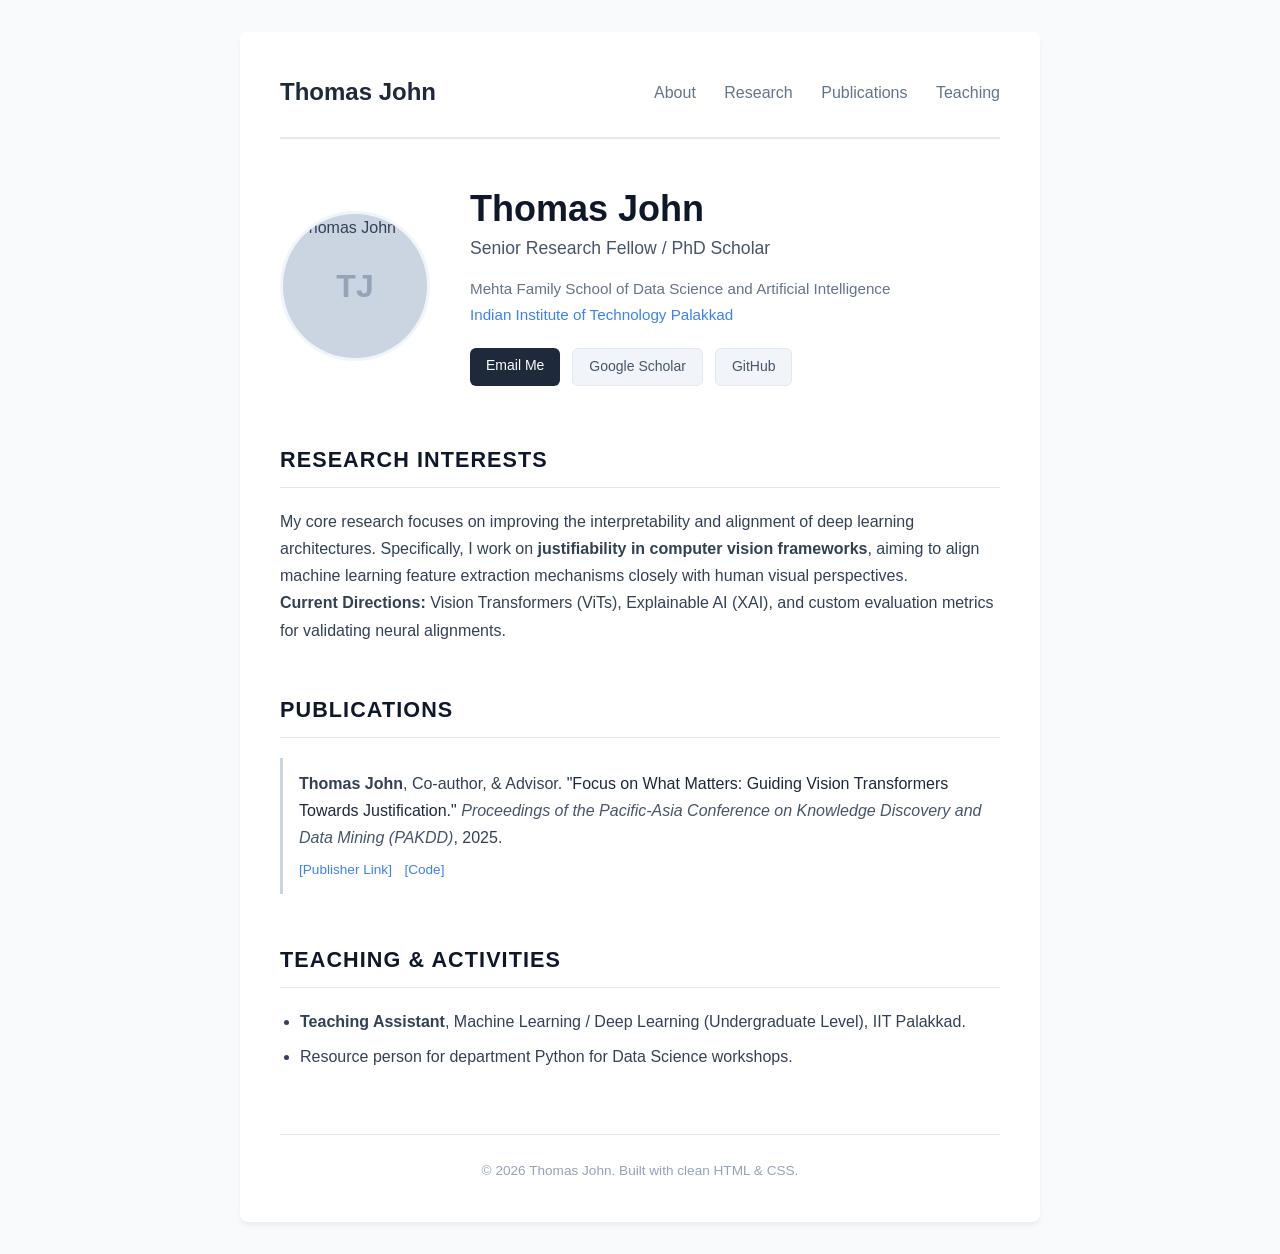
==== index.html @ ecabe72c "Update index.html" ====
<!DOCTYPE html>
<html lang="en">
<head>
    <meta charset="UTF-8">
    <meta name="viewport" content="width=device-width, initial-scale=1.0">
    <title>Thomas John | IIT Palakkad</title>
    <link rel="stylesheet" href="style.css">
</head>
<body>

    <!-- Main Content Container -->
    <div class="container">
        
        <!-- Top Header Navigation -->
        <header class="site-header">
            <div class="brand">Thomas John</div>
            <nav class="nav-links">
                <a href="#about">About</a>
                <a href="#research">Research</a>
                <a href="#publications">Publications</a>
                <a href="#teaching">Teaching</a>
            </nav>
        </header>

        <!-- Profile / Hero Section -->
        <section id="about" class="profile-section">
            <div class="profile-frame">
                <!-- If photo.png is missing, the CSS background handles the fallback gracefully -->
                <img src="profile_photo.png" alt="Thomas John" class="profile-img">
            </div>
            <div class="profile-info">
                <h1>Thomas John</h1>
                <p class="subtitle">Senior Research Fellow / PhD Scholar</p>
                <p class="affiliation">
                    Mehta Family School of Data Science and Artificial Intelligence<br>
                    <a href="https://iitpkd.ac.in" target="_blank">Indian Institute of Technology Palakkad</a>
                </p>
                
                <div class="profile-links">
                    <a href="mailto:142314002@iitpkd.ac.in" class="btn btn-primary">Email Me</a>
                    <a href="https://scholar.google.com/citations?user=Xahu1joAAAAJ&hl=en" class="btn btn-secondary">Google Scholar</a>
                    <a href="https://github.com/ThomasJohnATCL" class="btn btn-secondary">GitHub</a>
                </div>
            </div>
        </section>

        <!-- Main Content -->
        <main>
            
            <section id="research" class="content-section">
                <h2 class="section-title">Research Interests</h2>
                <p>My core research focuses on improving the interpretability and alignment of deep learning architectures. Specifically, I work on <strong>justifiability in computer vision frameworks</strong>, aiming to align machine learning feature extraction mechanisms closely with human visual perspectives.</p>
                <p><strong>Current Directions:</strong> Vision Transformers (ViTs), Explainable AI (XAI), and custom evaluation metrics for validating neural alignments.</p>
            </section>

            <section id="publications" class="content-section">
                <h2 class="section-title">Publications</h2>
                <div class="publication-item">
                    <span class="pub-authors"><strong>Thomas John</strong>, Co-author, & Advisor.</span>
                    <span class="pub-title">"Focus on What Matters: Guiding Vision Transformers Towards Justification."</span>
                    <span class="pub-venue">Proceedings of the Pacific-Asia Conference on Knowledge Discovery and Data Mining (PAKDD)</span>, 2025.
                    <div class="pub-links">
                        <a href="#">[Publisher Link]</a>
                        <a href="#">[Code]</a>
                    </div>
                </div>
            </section>

            <section id="teaching" class="content-section">
                <h2 class="section-title">Teaching & Activities</h2>
                <ul class="academic-list">
                    <li><strong>Teaching Assistant</strong>, Machine Learning / Deep Learning (Undergraduate Level), IIT Palakkad.</li>
                    <li>Resource person for department Python for Data Science workshops.</li>
                </ul>
            </section>

        </main>

        <footer class="site-footer">
            <p>&copy; 2026 Thomas John. Built with clean HTML & CSS.</p>
        </footer>

    </div>

</body>
</html>
---- style.css ----
/* --- Global Reset & Styling --- */
* {
    box-sizing: border-box;
    margin: 0;
    padding: 0;
}

html {
    scroll-behavior: smooth;
}

body {
    font-family: -apple-system, BlinkMacSystemFont, "Segoe UI", Roboto, Helvetica, Arial, sans-serif;
    line-height: 1.7;
    color: #334155;
    background-color: #f8fafc;
    padding: 2rem 1rem;
}

/* Centered Academic Container */
.container {
    max-width: 800px;
    margin: 0 auto;
    background-color: #ffffff;
    padding: 2.5rem;
    border-radius: 8px;
    box-shadow: 0 4px 6px -1px rgba(0, 0, 0, 0.05), 0 2px 4px -1px rgba(0, 0, 0, 0.03);
}

/* --- Top Header Navigation --- */
.site-header {
    display: flex;
    justify-content: space-between;
    align-items: center;
    border-bottom: 2px solid #e2e8f0;
    padding-bottom: 1.5rem;
    margin-bottom: 3rem;
}

.site-header .brand {
    font-size: 1.5rem;
    font-weight: 700;
    color: #1e293b;
}

.nav-links a {
    text-decoration: none;
    color: #64748b;
    font-weight: 500;
    margin-left: 1.5rem;
    transition: color 0.2s ease;
}

.nav-links a:hover {
    color: #0f172a;
}

/* --- Profile Section (Horizontal) --- */
.profile-section {
    display: flex;
    gap: 2.5rem;
    align-items: center;
    margin-bottom: 3.5rem;
}

/* The Smart Image Container */
.profile-frame {
    position: relative;
    width: 150px;
    height: 150px;
    flex-shrink: 0;
    border-radius: 50%;
    overflow: hidden;
    background-color: #e2e8f0; /* Fallback background tint */
    border: 3px solid #f1f5f9;
}

/* If the image breaks, this pseudo-element cleanly prints TJ in the center instead */
.profile-frame::before {
    content: "TJ";
    position: absolute;
    top: 0;
    left: 0;
    width: 100%;
    height: 100%;
    display: flex;
    align-items: center;
    justify-content: center;
    font-size: 2rem;
    font-weight: 600;
    color: #94a3b8;
    background-color: #cbd5e1;
}

.profile-img {
    position: absolute;
    top: 0;
    left: 0;
    width: 100%;
    height: 100%;
    object-fit: cover;
    z-index: 1; /* Sits over the fallback letters */
}

/* Profile Text Styling */
.profile-info h1 {
    font-size: 2.25rem;
    color: #0f172a;
    line-height: 1.2;
    margin-bottom: 0.25rem;
}

.profile-info .subtitle {
    font-size: 1.1rem;
    color: #475569;
    font-weight: 500;
    margin-bottom: 0.75rem;
}

.profile-info .affiliation {
    font-size: 0.95rem;
    color: #64748b;
    margin-bottom: 1.25rem;
}

.profile-info a {
    color: #3b82f6;
    text-decoration: none;
}

.profile-info a:hover {
    text-decoration: underline;
}

/* Buttons / Quick Links */
.profile-links {
    display: flex;
    gap: 0.75rem;
    flex-wrap: wrap;
}

.btn {
    display: inline-block;
    padding: 0.4rem 1rem;
    border-radius: 6px;
    font-size: 0.875rem;
    font-weight: 500;
    text-decoration: none !important;
    transition: all 0.2s ease;
}

.btn-primary {
    background-color: #1e293b;
    color: #ffffff !important;
}

.btn-primary:hover {
    background-color: #0f172a;
}

.btn-secondary {
    background-color: #f1f5f9;
    color: #475569 !important;
    border: 1px solid #e2e8f0;
}

.btn-secondary:hover {
    background-color: #e2e8f0;
    color: #1e293b !important;
}

/* --- Content Sections --- */
.content-section {
    margin-bottom: 3rem;
}

.section-title {
    font-size: 1.35rem;
    color: #0f172a;
    border-bottom: 1px solid #e2e8f0;
    padding-bottom: 0.5rem;
    margin-bottom: 1.25rem;
    text-transform: uppercase;
    letter-spacing: 0.05em;
}

/* Publication Styling */
.publication-item {
    padding: 0.75rem 0;
    border-left: 3px solid #cbd5e1;
    padding-left: 1rem;
    margin-bottom: 1.5rem;
}

.pub-title {
    font-style: normal;
    font-weight: 500;
    color: #1e293b;
}

.pub-venue {
    font-style: italic;
    color: #475569;
}

.pub-links {
    margin-top: 0.25rem;
}

.pub-links a {
    font-size: 0.85rem;
    color: #3b82f6;
    text-decoration: none;
    margin-right: 0.5rem;
}

.pub-links a:hover {
    text-decoration: underline;
}

/* Lists styling */
.academic-list {
    padding-left: 1.25rem;
}

.academic-list li {
    margin-bottom: 0.5rem;
}

/* --- Footer --- */
.site-footer {
    margin-top: 4rem;
    border-top: 1px solid #e2e8f0;
    padding-top: 1.5rem;
    text-align: center;
    font-size: 0.85rem;
    color: #94a3b8;
}

/* --- Mobile Responsiveness --- */
@media (max-width: 640px) {
    .site-header {
        flex-direction: column;
        gap: 1rem;
        align-items: flex-start;
    }
    
    .nav-links a {
        margin-left: 0;
        margin-right: 1.25rem;
    }
    
    .profile-section {
        flex-direction: column;
        text-align: center;
        gap: 1.5rem;
    }
    
    .profile-links {
        justify-content: center;
    }
}
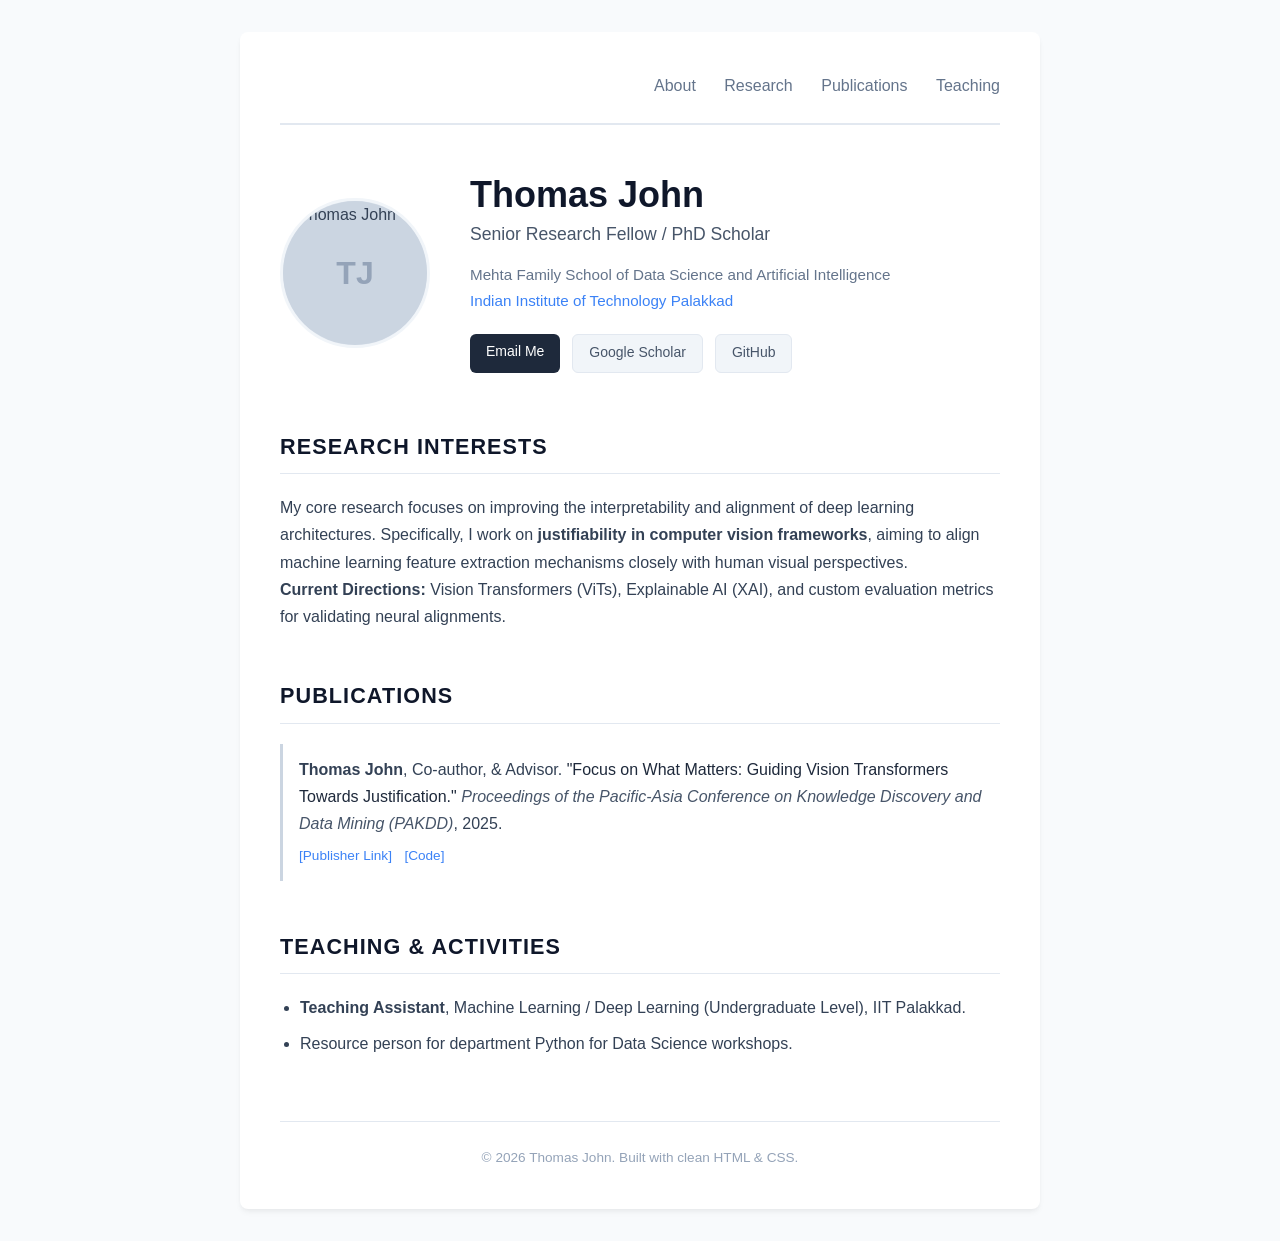
==== commit a365f49e: "Update index.html" ====
--- a/index.html
+++ b/index.html
@@ -13,7 +13,7 @@
         
         <!-- Top Header Navigation -->
         <header class="site-header">
-            <div class="brand">Thomas John</div>
+            <div class="brand"></div>
             <nav class="nav-links">
                 <a href="#about">About</a>
                 <a href="#research">Research</a>
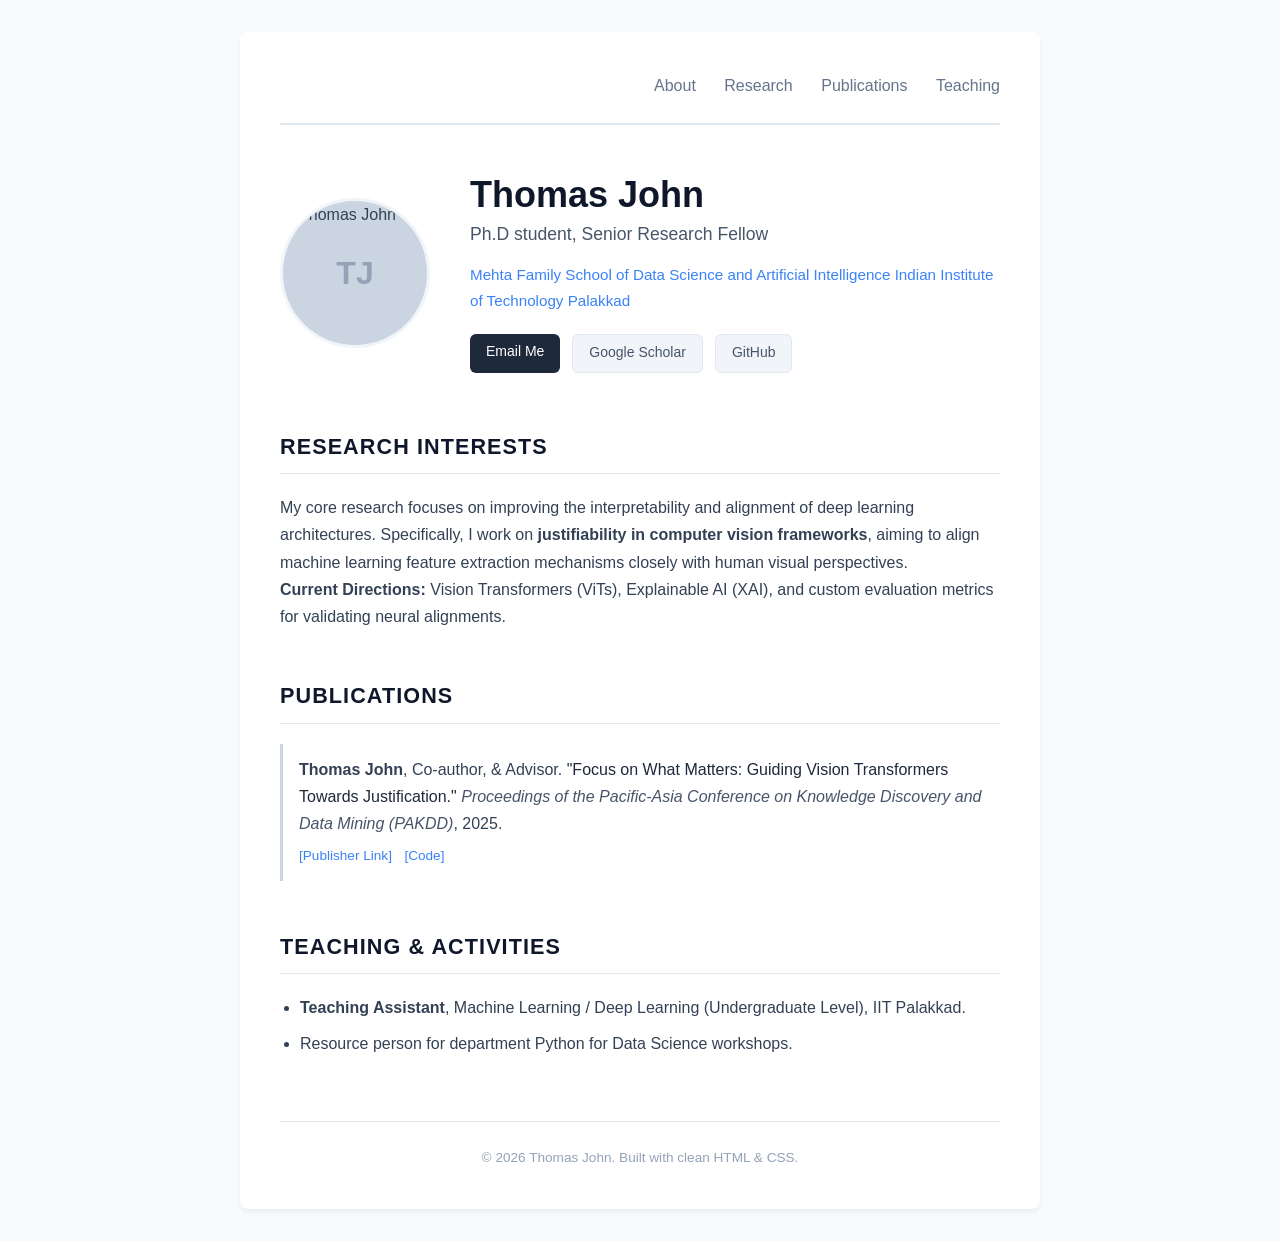
==== commit 00ef7a06: "Update index.html" ====
--- a/index.html
+++ b/index.html
@@ -30,9 +30,10 @@
             </div>
             <div class="profile-info">
                 <h1>Thomas John</h1>
-                <p class="subtitle">Senior Research Fellow / PhD Scholar</p>
+                <p class="subtitle">Ph.D student, Senior Research Fellow</p>
                 <p class="affiliation">
-                    Mehta Family School of Data Science and Artificial Intelligence<br>
+                    <!-- Mehta Family School of Data Science and Artificial Intelligence<br> -->
+                    <a href="https://mfsdsai.iitpkd.ac.in/" target="_blank">Mehta Family School of Data Science and Artificial Intelligence</a>
                     <a href="https://iitpkd.ac.in" target="_blank">Indian Institute of Technology Palakkad</a>
                 </p>
                 
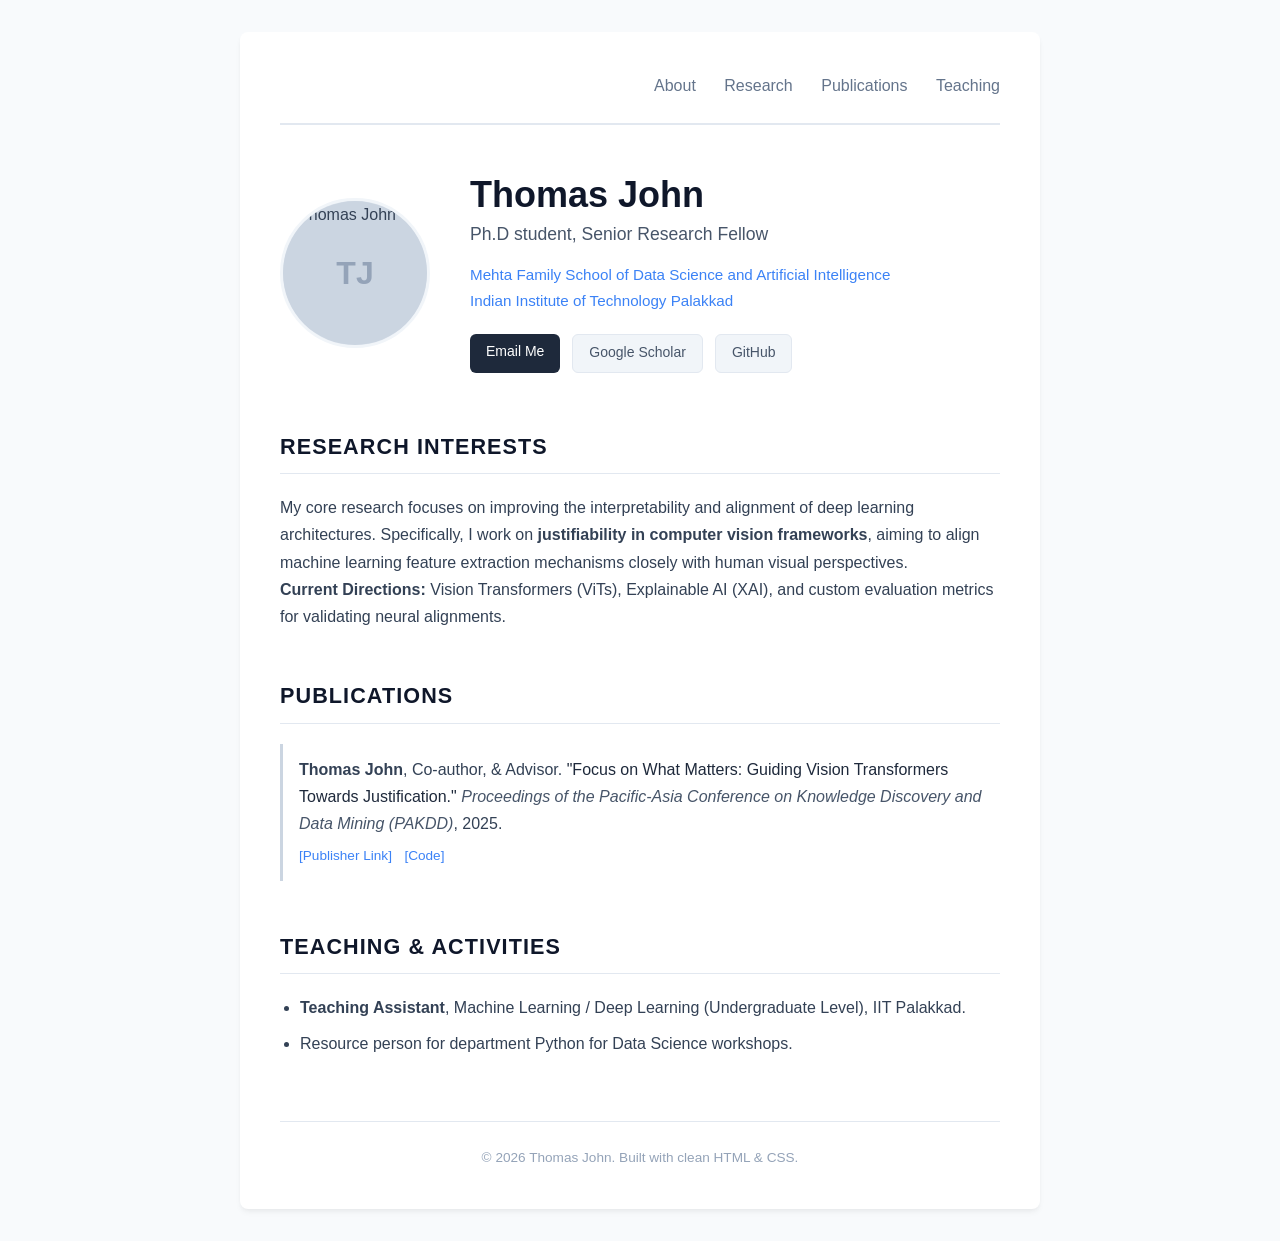
==== commit 3b5e38f0: "Update index.html" ====
--- a/index.html
+++ b/index.html
@@ -33,7 +33,7 @@
                 <p class="subtitle">Ph.D student, Senior Research Fellow</p>
                 <p class="affiliation">
                     <!-- Mehta Family School of Data Science and Artificial Intelligence<br> -->
-                    <a href="https://mfsdsai.iitpkd.ac.in/" target="_blank">Mehta Family School of Data Science and Artificial Intelligence</a>
+                    <a href="https://mfsdsai.iitpkd.ac.in/" target="_blank">Mehta Family School of Data Science and Artificial Intelligence</a><br>
                     <a href="https://iitpkd.ac.in" target="_blank">Indian Institute of Technology Palakkad</a>
                 </p>
                 
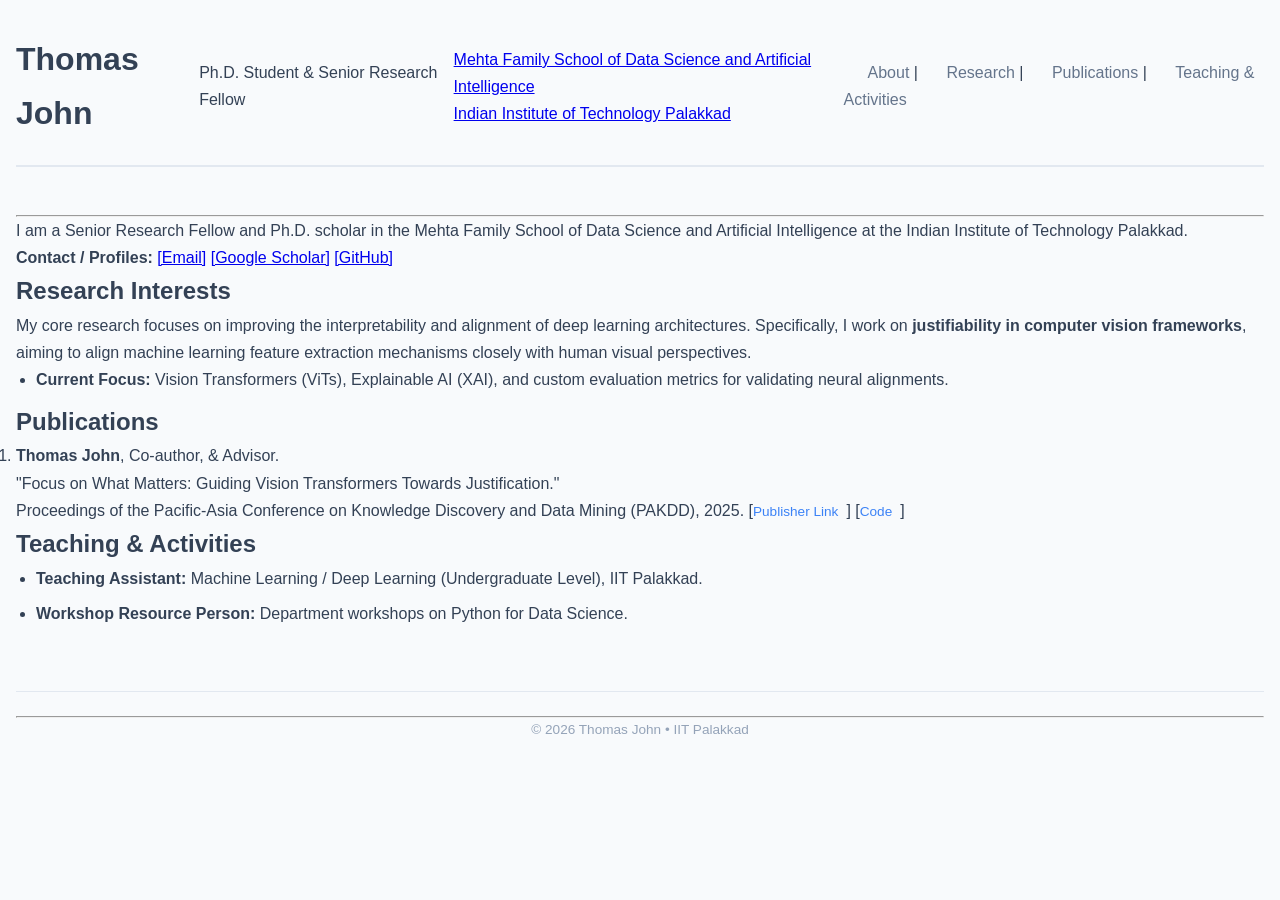
==== commit 69452b19: "Update index.html" ====
--- a/index.html
+++ b/index.html
@@ -8,77 +8,92 @@
 </head>
 <body>
 
-    <!-- Main Content Container -->
-    <div class="container">
+    <div class="page-container">
         
-        <!-- Top Header Navigation -->
+        <!-- Header / Name Block -->
         <header class="site-header">
-            <div class="brand"></div>
+            <h1 class="author-name">Thomas John</h1>
+            <p class="author-title">Ph.D. Student & Senior Research Fellow</p>
+            <p class="author-affiliation">
+                <a href="https://mfsdsai.iitpkd.ac.in/" target="_blank">Mehta Family School of Data Science and Artificial Intelligence</a><br>
+                <a href="https://iitpkd.ac.in" target="_blank">Indian Institute of Technology Palakkad</a>
+            </p>
+            
             <nav class="nav-links">
-                <a href="#about">About</a>
-                <a href="#research">Research</a>
-                <a href="#publications">Publications</a>
-                <a href="#teaching">Teaching</a>
+                <a href="#about">About</a> |
+                <a href="#research">Research</a> |
+                <a href="#publications">Publications</a> |
+                <a href="#teaching">Teaching & Activities</a>
             </nav>
         </header>
 
-        <!-- Profile / Hero Section -->
-        <section id="about" class="profile-section">
-            <div class="profile-frame">
-                <!-- If photo.png is missing, the CSS background handles the fallback gracefully -->
-                <img src="profile_photo.png" alt="Thomas John" class="profile-img">
-            </div>
-            <div class="profile-info">
-                <h1>Thomas John</h1>
-                <p class="subtitle">Ph.D student, Senior Research Fellow</p>
-                <p class="affiliation">
-                    <!-- Mehta Family School of Data Science and Artificial Intelligence<br> -->
-                    <a href="https://mfsdsai.iitpkd.ac.in/" target="_blank">Mehta Family School of Data Science and Artificial Intelligence</a><br>
-                    <a href="https://iitpkd.ac.in" target="_blank">Indian Institute of Technology Palakkad</a>
-                </p>
-                
-                <div class="profile-links">
-                    <a href="mailto:142314002@iitpkd.ac.in" class="btn btn-primary">Email Me</a>
-                    <a href="https://scholar.google.com/citations?user=Xahu1joAAAAJ&hl=en" class="btn btn-secondary">Google Scholar</a>
-                    <a href="https://github.com/ThomasJohnATCL" class="btn btn-secondary">GitHub</a>
-                </div>
-            </div>
-        </section>
+        <hr class="divider">
 
         <!-- Main Content -->
         <main>
             
-            <section id="research" class="content-section">
-                <h2 class="section-title">Research Interests</h2>
-                <p>My core research focuses on improving the interpretability and alignment of deep learning architectures. Specifically, I work on <strong>justifiability in computer vision frameworks</strong>, aiming to align machine learning feature extraction mechanisms closely with human visual perspectives.</p>
-                <p><strong>Current Directions:</strong> Vision Transformers (ViTs), Explainable AI (XAI), and custom evaluation metrics for validating neural alignments.</p>
-            </section>
-
-            <section id="publications" class="content-section">
-                <h2 class="section-title">Publications</h2>
-                <div class="publication-item">
-                    <span class="pub-authors"><strong>Thomas John</strong>, Co-author, & Advisor.</span>
-                    <span class="pub-title">"Focus on What Matters: Guiding Vision Transformers Towards Justification."</span>
-                    <span class="pub-venue">Proceedings of the Pacific-Asia Conference on Knowledge Discovery and Data Mining (PAKDD)</span>, 2025.
-                    <div class="pub-links">
-                        <a href="#">[Publisher Link]</a>
-                        <a href="#">[Code]</a>
-                    </div>
+            <!-- Bio / About Section with Floating Photo -->
+            <section id="about" class="section">
+                <div class="photo-container">
+                    <img src="profile_photo.png" alt="Thomas John" class="profile-photo" onerror="this.style.display='none';">
+                </div>
+                
+                <div class="bio-text">
+                    <p>
+                        I am a Senior Research Fellow and Ph.D. scholar in the Mehta Family School of Data Science and Artificial Intelligence at the Indian Institute of Technology Palakkad.
+                    </p>
+                    <p class="contact-links">
+                        <strong>Contact / Profiles:</strong>
+                        <a href="mailto:142314002@iitpkd.ac.in">[Email]</a>
+                        <a href="https://scholar.google.com/citations?user=Xahu1joAAAAJ&hl=en" target="_blank">[Google Scholar]</a>
+                        <a href="https://github.com/ThomasJohnATCL" target="_blank">[GitHub]</a>
+                    </p>
                 </div>
             </section>
 
-            <section id="teaching" class="content-section">
-                <h2 class="section-title">Teaching & Activities</h2>
+            <div class="clear"></div>
+
+            <!-- Research Interests -->
+            <section id="research" class="section">
+                <h2>Research Interests</h2>
+                <p>
+                    My core research focuses on improving the interpretability and alignment of deep learning architectures. Specifically, I work on <strong>justifiability in computer vision frameworks</strong>, aiming to align machine learning feature extraction mechanisms closely with human visual perspectives.
+                </p>
                 <ul class="academic-list">
-                    <li><strong>Teaching Assistant</strong>, Machine Learning / Deep Learning (Undergraduate Level), IIT Palakkad.</li>
-                    <li>Resource person for department Python for Data Science workshops.</li>
+                    <li><strong>Current Focus:</strong> Vision Transformers (ViTs), Explainable AI (XAI), and custom evaluation metrics for validating neural alignments.</li>
+                </ul>
+            </section>
+
+            <!-- Publications -->
+            <section id="publications" class="section">
+                <h2>Publications</h2>
+                <ol class="publications-list">
+                    <li>
+                        <span class="authors"><strong>Thomas John</strong>, Co-author, & Advisor.</span><br>
+                        <span class="title">"Focus on What Matters: Guiding Vision Transformers Towards Justification."</span><br>
+                        <span class="venue">Proceedings of the Pacific-Asia Conference on Knowledge Discovery and Data Mining (PAKDD)</span>, 2025.
+                        <span class="pub-links">
+                            [<a href="#">Publisher Link</a>]
+                            [<a href="#">Code</a>]
+                        </span>
+                    </li>
+                </ol>
+            </section>
+
+            <!-- Teaching & Activities -->
+            <section id="teaching" class="section">
+                <h2>Teaching & Activities</h2>
+                <ul class="academic-list">
+                    <li><strong>Teaching Assistant:</strong> Machine Learning / Deep Learning (Undergraduate Level), IIT Palakkad.</li>
+                    <li><strong>Workshop Resource Person:</strong> Department workshops on Python for Data Science.</li>
                 </ul>
             </section>
 
         </main>
 
         <footer class="site-footer">
-            <p>&copy; 2026 Thomas John. Built with clean HTML & CSS.</p>
+            <hr class="divider">
+            <p>&copy; 2026 Thomas John &bull; IIT Palakkad</p>
         </footer>
 
     </div>
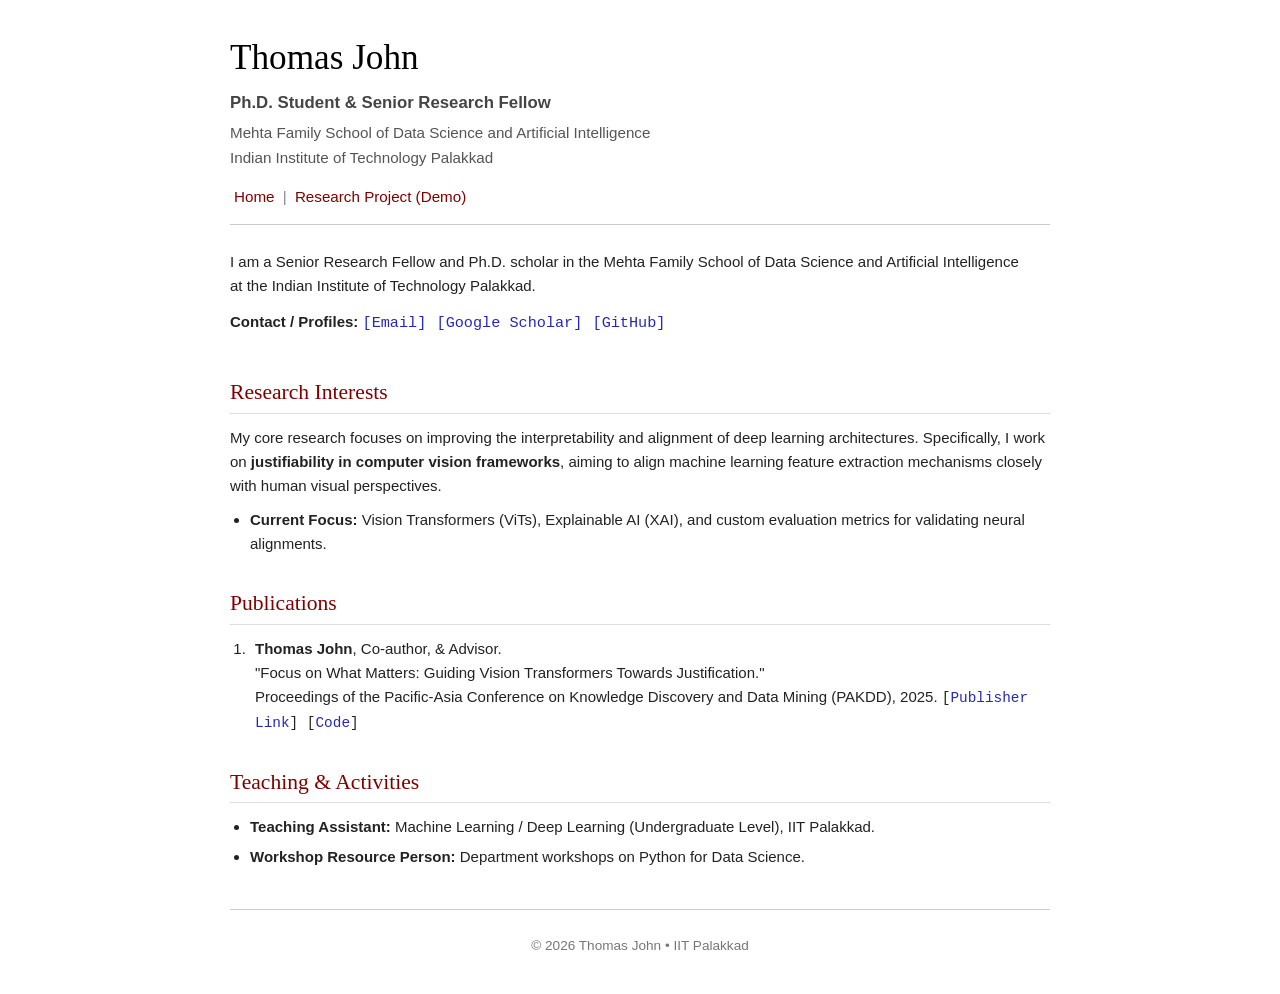
==== commit b2f7b0a3: "Update index.html" ====
--- a/index.html
+++ b/index.html
@@ -20,10 +20,8 @@
             </p>
             
             <nav class="nav-links">
-                <a href="#about">About</a> |
-                <a href="#research">Research</a> |
-                <a href="#publications">Publications</a> |
-                <a href="#teaching">Teaching & Activities</a>
+                <a href="index.html" class="active">Home</a> |
+                <a href="project.html">Research Project (Demo)</a>
             </nav>
         </header>
 
--- a/style.css
+++ b/style.css
@@ -1,262 +1,190 @@
-/* --- Global Reset & Styling --- */
+/* --- Classic Formal Academic CSS --- */
+
 * {
     box-sizing: border-box;
     margin: 0;
     padding: 0;
 }
 
-html {
-    scroll-behavior: smooth;
+body {
+    font-family: -apple-system, BlinkMacSystemFont, "Segoe UI", Roboto, "Helvetica Neue", Arial, sans-serif;
+    font-size: 15px;
+    line-height: 1.6;
+    color: #222222;
+    background-color: #ffffff;
+    padding: 30px 20px;
 }
 
-body {
-    font-family: -apple-system, BlinkMacSystemFont, "Segoe UI", Roboto, Helvetica, Arial, sans-serif;
-    line-height: 1.7;
-    color: #334155;
-    background-color: #f8fafc;
-    padding: 2rem 1rem;
+/* Centered fixed-width classical container */
+.page-container {
+    max-width: 820px;
+    margin: 0 auto;
 }
 
-/* Centered Academic Container */
-.container {
-    max-width: 800px;
-    margin: 0 auto;
-    background-color: #ffffff;
-    padding: 2.5rem;
-    border-radius: 8px;
-    box-shadow: 0 4px 6px -1px rgba(0, 0, 0, 0.05), 0 2px 4px -1px rgba(0, 0, 0, 0.03);
+/* --- Header & Typography --- */
+.site-header {
+    margin-bottom: 15px;
 }
 
-/* --- Top Header Navigation --- */
-.site-header {
-    display: flex;
-    justify-content: space-between;
-    align-items: center;
-    border-bottom: 2px solid #e2e8f0;
-    padding-bottom: 1.5rem;
-    margin-bottom: 3rem;
+.author-name {
+    font-family: Georgia, "Times New Roman", Times, serif;
+    font-size: 2.2rem;
+    font-weight: normal;
+    color: #000000;
+    margin-bottom: 4px;
 }
 
-.site-header .brand {
-    font-size: 1.5rem;
-    font-weight: 700;
-    color: #1e293b;
+.author-title {
+    font-size: 1.05rem;
+    font-weight: 600;
+    color: #444444;
+    margin-bottom: 4px;
+}
+
+.author-affiliation {
+    font-size: 0.95rem;
+    color: #555555;
+    margin-bottom: 15px;
+}
+
+.author-affiliation a {
+    color: #555555;
+    text-decoration: none;
+}
+
+.author-affiliation a:hover {
+    text-decoration: underline;
+}
+
+/* Classic Pipe-Separated Nav */
+.nav-links {
+    font-size: 0.95rem;
+    font-weight: 500;
+    color: #888888;
+    margin-top: 10px;
 }
 
 .nav-links a {
+    color: #800000; /* Traditional academic burgundy */
     text-decoration: none;
-    color: #64748b;
-    font-weight: 500;
-    margin-left: 1.5rem;
-    transition: color 0.2s ease;
+    padding: 0 4px;
 }
 
 .nav-links a:hover {
-    color: #0f172a;
+    text-decoration: underline;
 }
 
-/* --- Profile Section (Horizontal) --- */
-.profile-section {
-    display: flex;
-    gap: 2.5rem;
-    align-items: center;
-    margin-bottom: 3.5rem;
+.divider {
+    border: none;
+    border-top: 1px solid #ccc;
+    margin: 15px 0 25px 0;
 }
 
-/* The Smart Image Container */
-.profile-frame {
-    position: relative;
-    width: 150px;
-    height: 150px;
-    flex-shrink: 0;
-    border-radius: 50%;
-    overflow: hidden;
-    background-color: #e2e8f0; /* Fallback background tint */
-    border: 3px solid #f1f5f9;
+/* --- Content Sections --- */
+.section {
+    margin-bottom: 30px;
 }
 
-/* If the image breaks, this pseudo-element cleanly prints TJ in the center instead */
-.profile-frame::before {
-    content: "TJ";
-    position: absolute;
-    top: 0;
-    left: 0;
-    width: 100%;
-    height: 100%;
-    display: flex;
-    align-items: center;
-    justify-content: center;
-    font-size: 2rem;
-    font-weight: 600;
-    color: #94a3b8;
-    background-color: #cbd5e1;
+h2 {
+    font-family: Georgia, "Times New Roman", Times, serif;
+    font-size: 1.35rem;
+    font-weight: normal;
+    color: #800000; /* Academic maroon header */
+    border-bottom: 1px solid #ddd;
+    padding-bottom: 3px;
+    margin-bottom: 12px;
 }
 
-.profile-img {
-    position: absolute;
-    top: 0;
-    left: 0;
-    width: 100%;
-    height: 100%;
-    object-fit: cover;
-    z-index: 1; /* Sits over the fallback letters */
+p {
+    margin-bottom: 10px;
 }
 
-/* Profile Text Styling */
-.profile-info h1 {
-    font-size: 2.25rem;
-    color: #0f172a;
-    line-height: 1.2;
-    margin-bottom: 0.25rem;
-}
-
-.profile-info .subtitle {
-    font-size: 1.1rem;
-    color: #475569;
-    font-weight: 500;
-    margin-bottom: 0.75rem;
-}
-
-.profile-info .affiliation {
-    font-size: 0.95rem;
-    color: #64748b;
-    margin-bottom: 1.25rem;
-}
-
-.profile-info a {
-    color: #3b82f6;
+/* Links */
+a {
+    color: #2528ba;
     text-decoration: none;
 }
 
-.profile-info a:hover {
+a:hover {
     text-decoration: underline;
 }
 
-/* Buttons / Quick Links */
-.profile-links {
-    display: flex;
-    gap: 0.75rem;
-    flex-wrap: wrap;
+/* --- Profile Photo (Floating Right) --- */
+.photo-container {
+    float: right;
+    margin-left: 25px;
+    margin-bottom: 15px;
 }
 
-.btn {
-    display: inline-block;
-    padding: 0.4rem 1rem;
-    border-radius: 6px;
-    font-size: 0.875rem;
-    font-weight: 500;
-    text-decoration: none !important;
-    transition: all 0.2s ease;
+.profile-photo {
+    width: 150px;
+    height: 180px;
+    object-fit: cover;
+    border: 1px solid #ccc;
+    padding: 3px;
+    background-color: #fff;
 }
 
-.btn-primary {
-    background-color: #1e293b;
-    color: #ffffff !important;
+.bio-text {
+    overflow: hidden; /* Contains text wrapped around float */
 }
 
-.btn-primary:hover {
-    background-color: #0f172a;
+.contact-links {
+    margin-top: 12px;
 }
 
-.btn-secondary {
-    background-color: #f1f5f9;
-    color: #475569 !important;
-    border: 1px solid #e2e8f0;
+.contact-links a {
+    margin-right: 6px;
+    font-family: monospace;
+    font-size: 0.95rem;
 }
 
-.btn-secondary:hover {
-    background-color: #e2e8f0;
-    color: #1e293b !important;
+.clear {
+    clear: both;
 }
 
-/* --- Content Sections --- */
-.content-section {
-    margin-bottom: 3rem;
+/* --- Lists & Publications --- */
+.academic-list {
+    margin-left: 20px;
+    margin-top: 8px;
 }
 
-.section-title {
-    font-size: 1.35rem;
-    color: #0f172a;
-    border-bottom: 1px solid #e2e8f0;
-    padding-bottom: 0.5rem;
-    margin-bottom: 1.25rem;
-    text-transform: uppercase;
-    letter-spacing: 0.05em;
+.academic-list li {
+    margin-bottom: 6px;
 }
 
-/* Publication Styling */
-.publication-item {
-    padding: 0.75rem 0;
-    border-left: 3px solid #cbd5e1;
-    padding-left: 1rem;
-    margin-bottom: 1.5rem;
+.publications-list {
+    margin-left: 20px;
 }
 
-.pub-title {
-    font-style: normal;
-    font-weight: 500;
-    color: #1e293b;
-}
-
-.pub-venue {
-    font-style: italic;
-    color: #475569;
+.publications-list li {
+    margin-bottom: 15px;
+    padding-left: 5px;
 }
 
 .pub-links {
-    margin-top: 0.25rem;
-}
-
-.pub-links a {
-    font-size: 0.85rem;
-    color: #3b82f6;
-    text-decoration: none;
-    margin-right: 0.5rem;
-}
-
-.pub-links a:hover {
-    text-decoration: underline;
-}
-
-/* Lists styling */
-.academic-list {
-    padding-left: 1.25rem;
-}
-
-.academic-list li {
-    margin-bottom: 0.5rem;
+    font-family: monospace;
+    font-size: 0.9rem;
 }
 
 /* --- Footer --- */
 .site-footer {
-    margin-top: 4rem;
-    border-top: 1px solid #e2e8f0;
-    padding-top: 1.5rem;
+    margin-top: 40px;
     text-align: center;
     font-size: 0.85rem;
-    color: #94a3b8;
+    color: #777777;
 }
 
-/* --- Mobile Responsiveness --- */
-@media (max-width: 640px) {
-    .site-header {
-        flex-direction: column;
-        gap: 1rem;
-        align-items: flex-start;
+/* --- Print & Responsive Styles --- */
+@media (max-width: 600px) {
+    .photo-container {
+        float: none;
+        margin: 0 0 15px 0;
+        text-align: center;
     }
     
-    .nav-links a {
-        margin-left: 0;
-        margin-right: 1.25rem;
-    }
-    
-    .profile-section {
-        flex-direction: column;
-        text-align: center;
-        gap: 1.5rem;
-    }
-    
-    .profile-links {
-        justify-content: center;
+    .profile-photo {
+        width: 140px;
+        height: 165px;
     }
 }
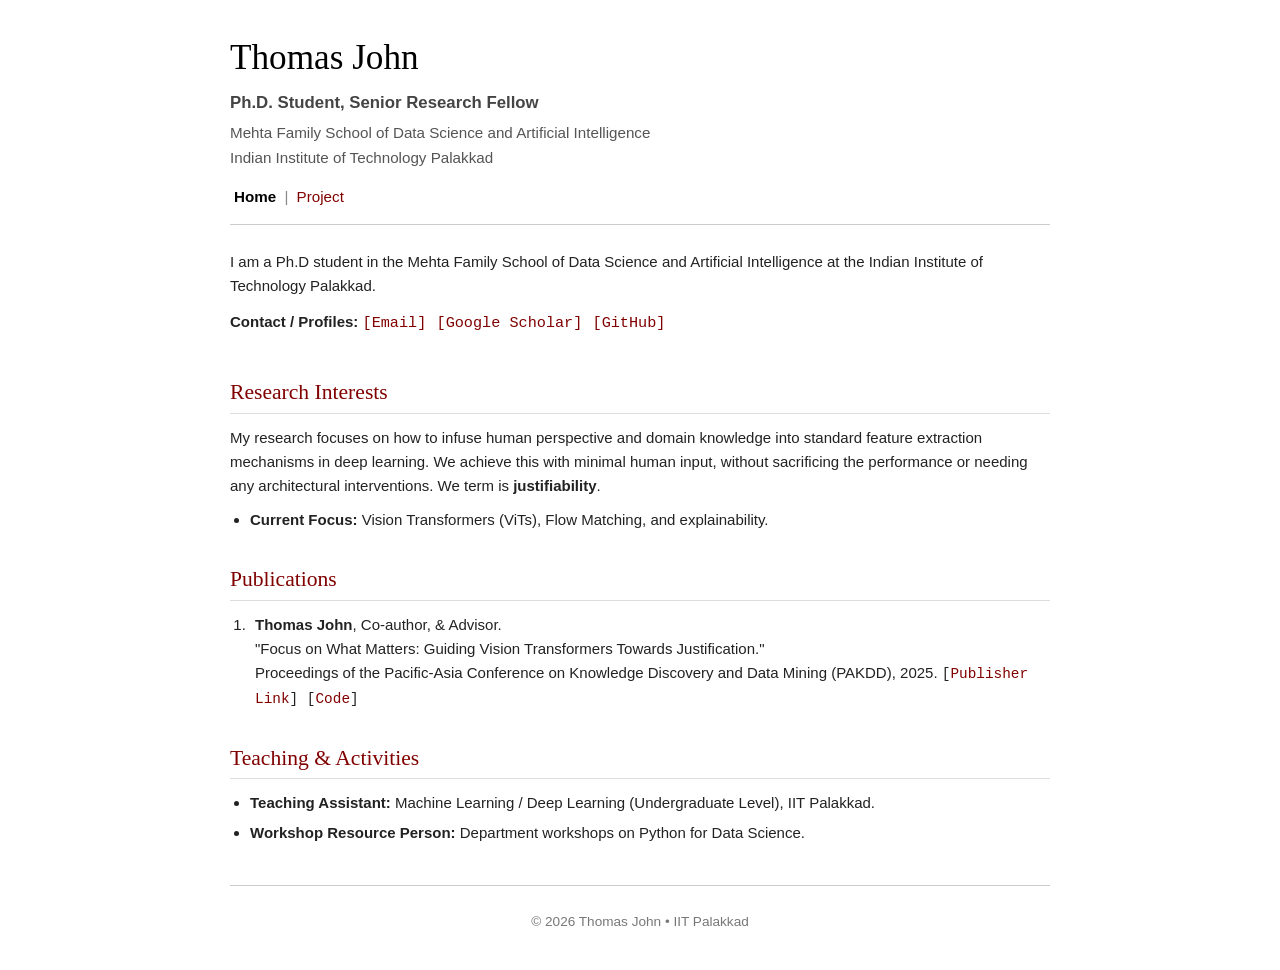
==== commit 49e4dd8b: "Update index.html" ====
--- a/index.html
+++ b/index.html
@@ -13,7 +13,7 @@
         <!-- Header / Name Block -->
         <header class="site-header">
             <h1 class="author-name">Thomas John</h1>
-            <p class="author-title">Ph.D. Student & Senior Research Fellow</p>
+            <p class="author-title">Ph.D. Student, Senior Research Fellow</p>
             <p class="author-affiliation">
                 <a href="https://mfsdsai.iitpkd.ac.in/" target="_blank">Mehta Family School of Data Science and Artificial Intelligence</a><br>
                 <a href="https://iitpkd.ac.in" target="_blank">Indian Institute of Technology Palakkad</a>
@@ -21,7 +21,7 @@
             
             <nav class="nav-links">
                 <a href="index.html" class="active">Home</a> |
-                <a href="project.html">Research Project (Demo)</a>
+                <a href="project.html">Project</a>
             </nav>
         </header>
 
@@ -38,7 +38,7 @@
                 
                 <div class="bio-text">
                     <p>
-                        I am a Senior Research Fellow and Ph.D. scholar in the Mehta Family School of Data Science and Artificial Intelligence at the Indian Institute of Technology Palakkad.
+                        I am a Ph.D student in the Mehta Family School of Data Science and Artificial Intelligence at the Indian Institute of Technology Palakkad.
                     </p>
                     <p class="contact-links">
                         <strong>Contact / Profiles:</strong>
@@ -55,10 +55,12 @@
             <section id="research" class="section">
                 <h2>Research Interests</h2>
                 <p>
-                    My core research focuses on improving the interpretability and alignment of deep learning architectures. Specifically, I work on <strong>justifiability in computer vision frameworks</strong>, aiming to align machine learning feature extraction mechanisms closely with human visual perspectives.
+                    My research focuses on how to infuse human perspective and domain knowledge into standard feature extraction mechanisms in deep learning. 
+                    We achieve this with minimal human input, without sacrificing the performance or needing any architectural interventions. 
+                    We term is <strong>justifiability</strong>.
                 </p>
                 <ul class="academic-list">
-                    <li><strong>Current Focus:</strong> Vision Transformers (ViTs), Explainable AI (XAI), and custom evaluation metrics for validating neural alignments.</li>
+                    <li><strong>Current Focus:</strong> Vision Transformers (ViTs), Flow Matching, and explainability.</li>
                 </ul>
             </section>
 
--- a/style.css
+++ b/style.css
@@ -68,6 +68,11 @@
     color: #800000; /* Traditional academic burgundy */
     text-decoration: none;
     padding: 0 4px;
+}
+
+.nav-links a.active {
+    font-weight: bold;
+    color: #000000;
 }
 
 .nav-links a:hover {
@@ -95,13 +100,20 @@
     margin-bottom: 12px;
 }
 
+h3 {
+    font-family: Georgia, "Times New Roman", Times, serif;
+    font-size: 1.1rem;
+    color: #333333;
+    margin-bottom: 6px;
+}
+
 p {
     margin-bottom: 10px;
 }
 
 /* Links */
 a {
-    color: #2528ba;
+    color: #800000;
     text-decoration: none;
 }
 
@@ -126,7 +138,7 @@
 }
 
 .bio-text {
-    overflow: hidden; /* Contains text wrapped around float */
+    overflow: hidden;
 }
 
 .contact-links {
@@ -165,6 +177,16 @@
 .pub-links {
     font-family: monospace;
     font-size: 0.9rem;
+}
+
+/* --- Dedicated Project Page Styles --- */
+.project-subtitle {
+    color: #555555;
+    margin-bottom: 20px;
+}
+
+.project-block {
+    margin-bottom: 20px;
 }
 
 /* --- Footer --- */
@@ -175,7 +197,7 @@
     color: #777777;
 }
 
-/* --- Print & Responsive Styles --- */
+/* --- Responsive Styles --- */
 @media (max-width: 600px) {
     .photo-container {
         float: none;
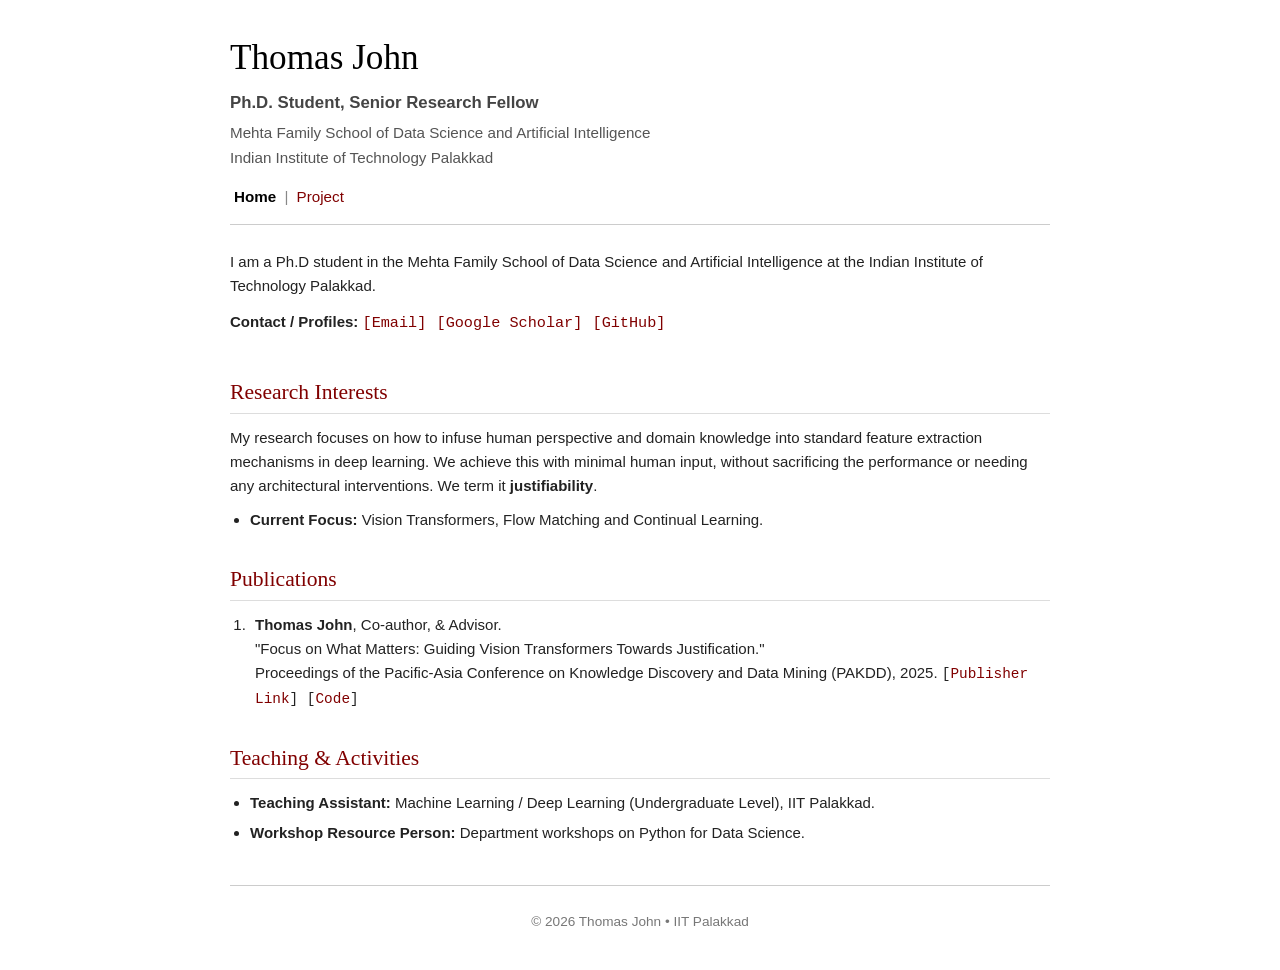
==== commit 1cf8f1a8: "Update index.html" ====
--- a/index.html
+++ b/index.html
@@ -57,10 +57,10 @@
                 <p>
                     My research focuses on how to infuse human perspective and domain knowledge into standard feature extraction mechanisms in deep learning. 
                     We achieve this with minimal human input, without sacrificing the performance or needing any architectural interventions. 
-                    We term is <strong>justifiability</strong>.
+                    We term it <strong>justifiability</strong>.
                 </p>
                 <ul class="academic-list">
-                    <li><strong>Current Focus:</strong> Vision Transformers (ViTs), Flow Matching, and explainability.</li>
+                    <li><strong>Current Focus:</strong> Vision Transformers, Flow Matching and Continual Learning.</li>
                 </ul>
             </section>
 
